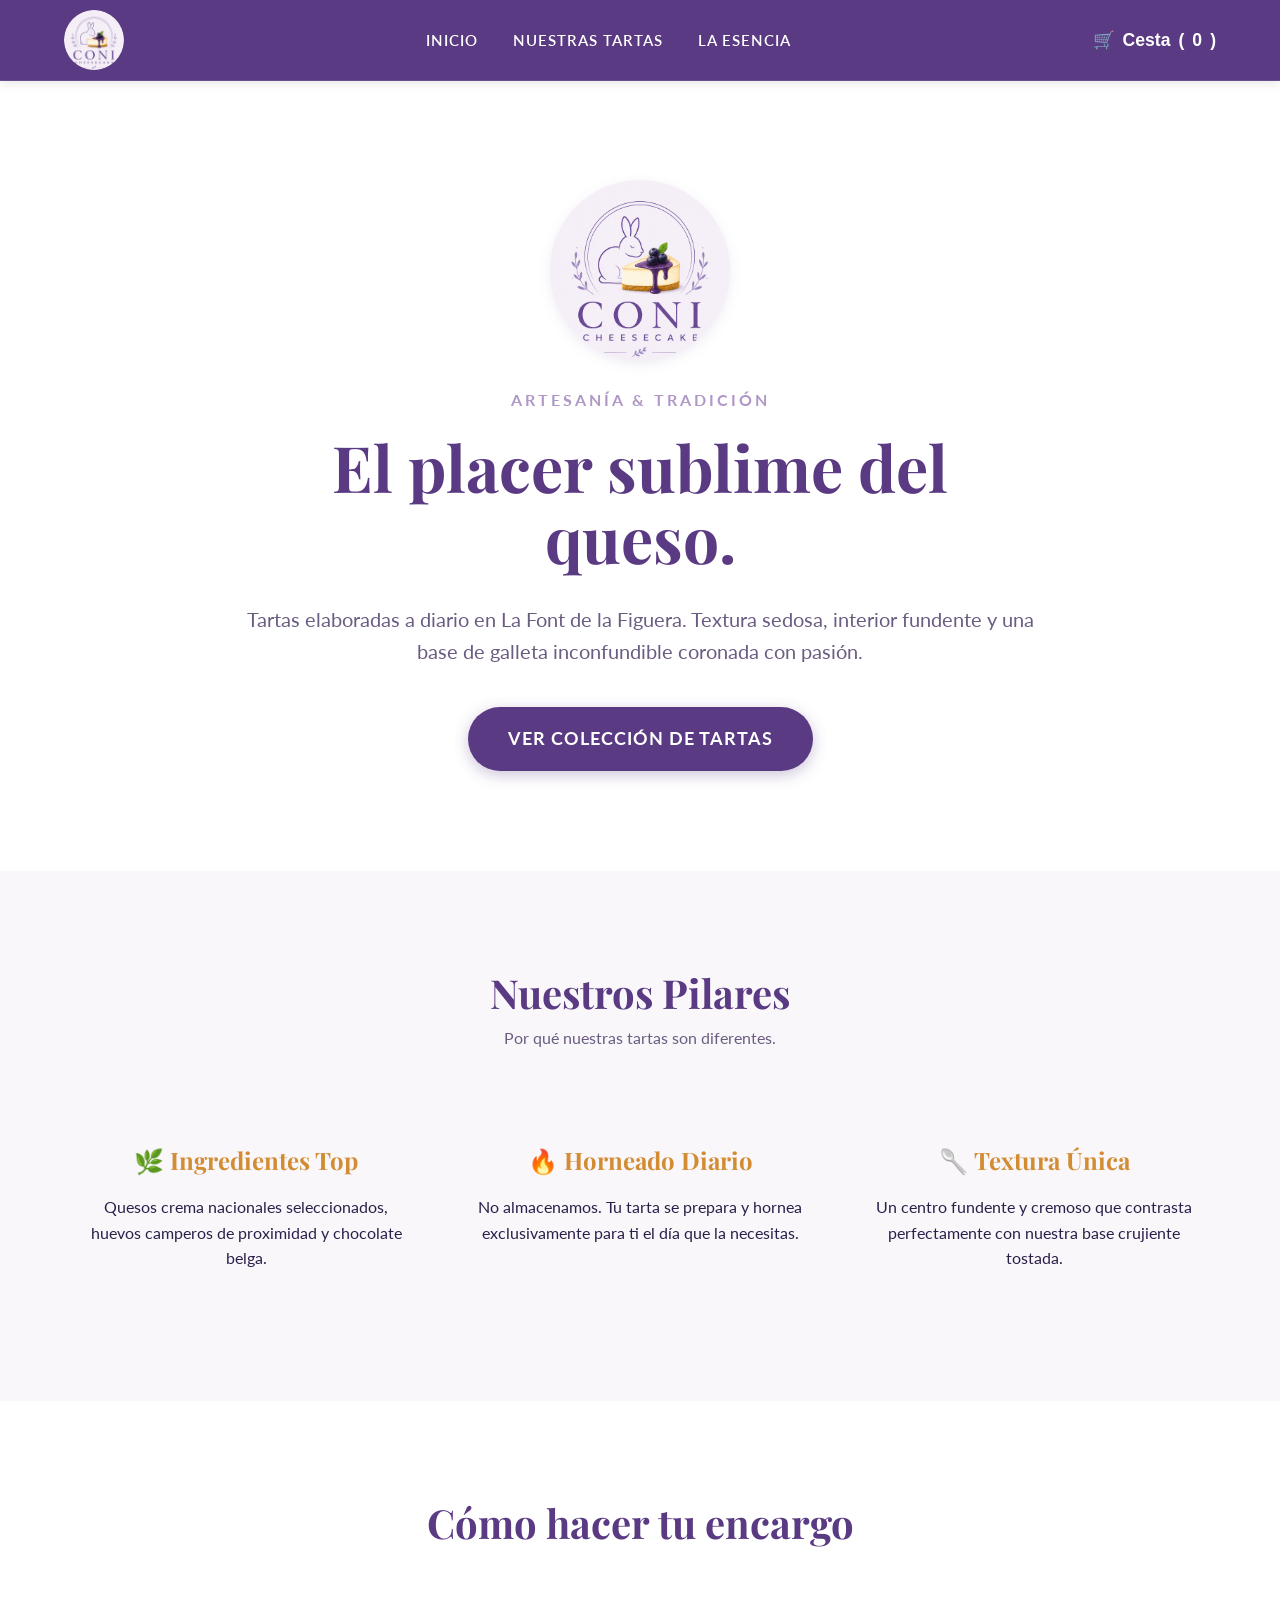
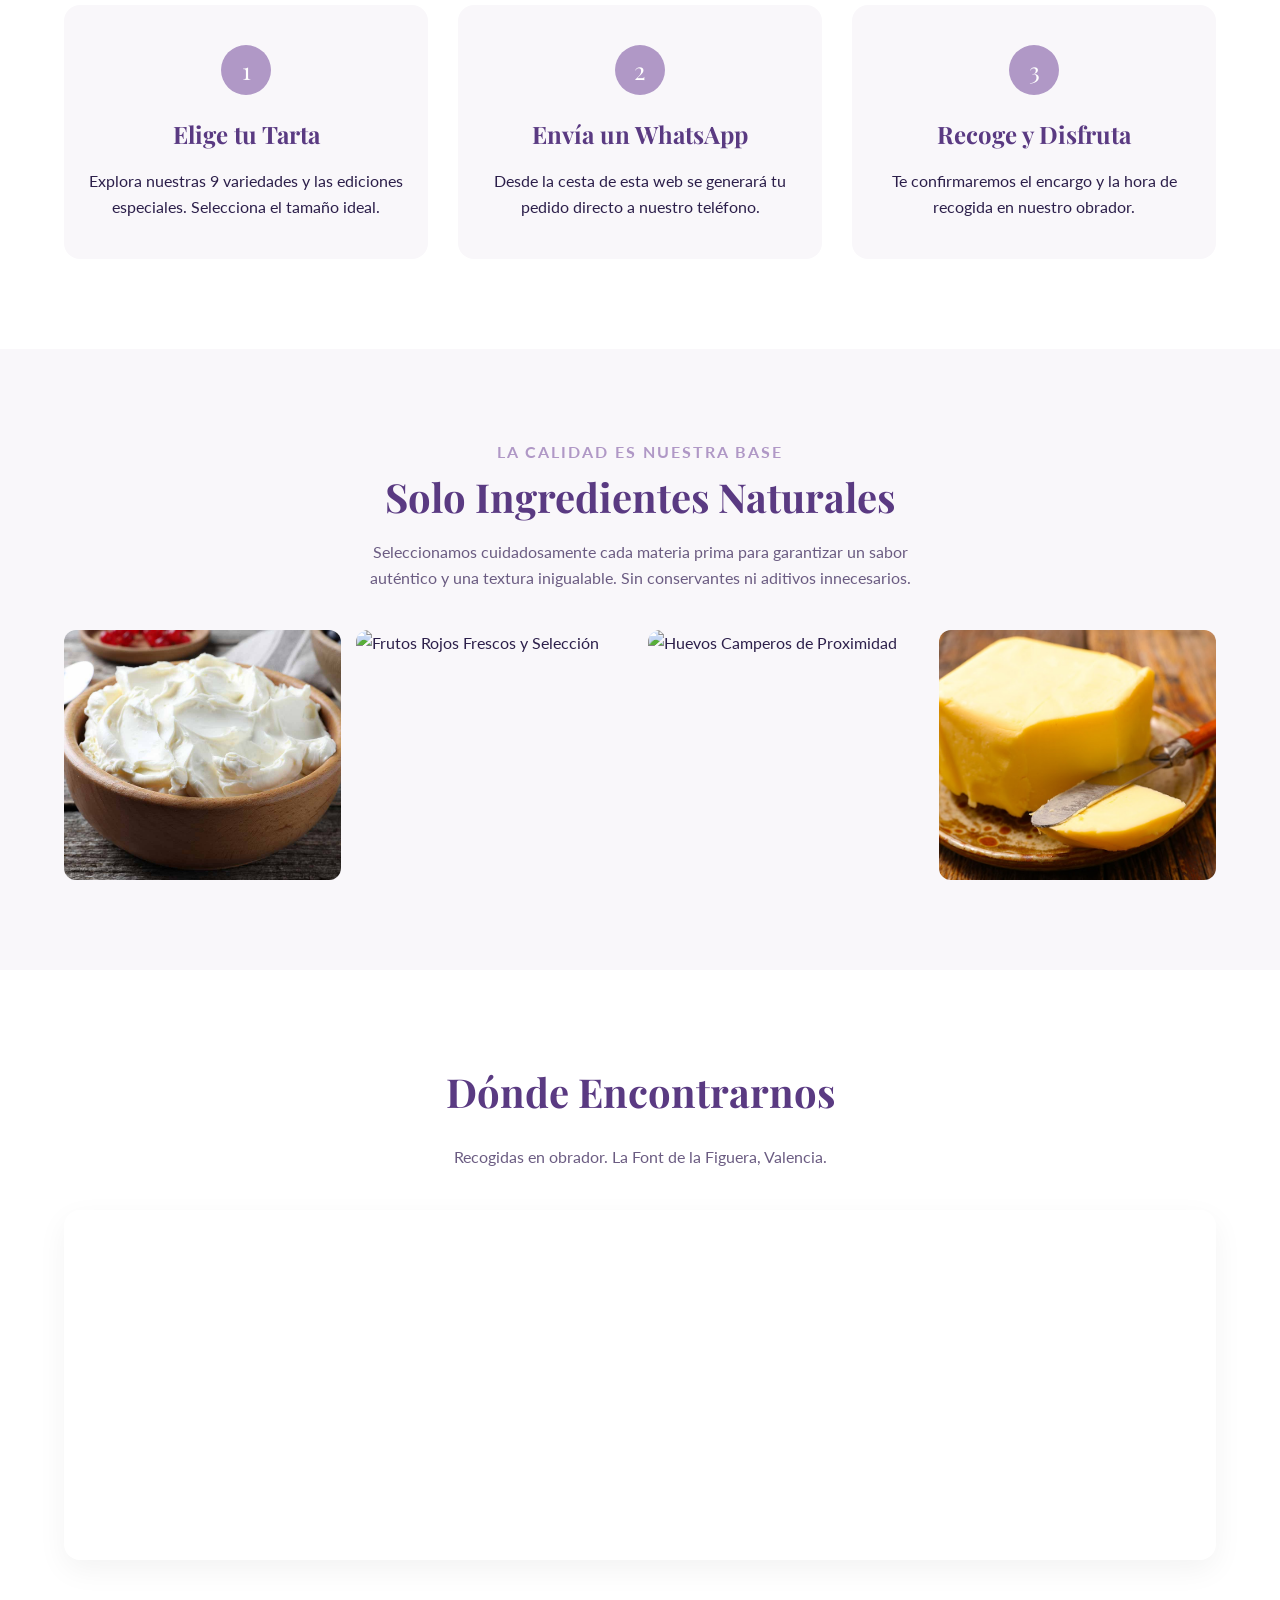
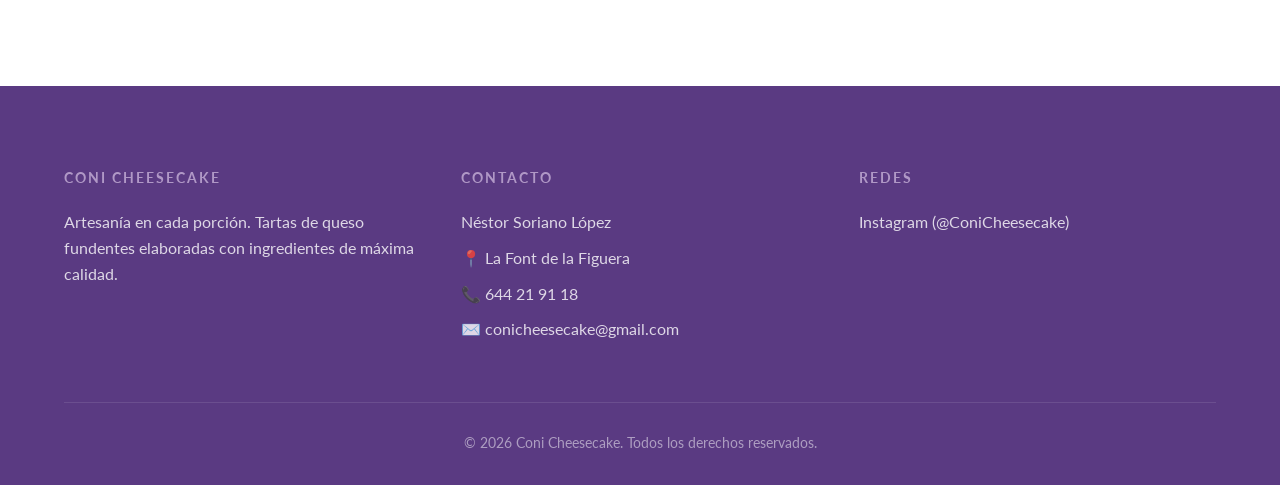
==== index.html @ 087b4078 "Add files via upload" ====
<!DOCTYPE html>
<html lang="es">
<head>
    <meta charset="UTF-8">
    <meta name="viewport" content="width=device-width, initial-scale=1.0">
    <title>Coni Cheesecake | Alta Repostería en La Font de la Figuera</title>
    
    <meta property="og:title" content="Coni Cheesecake | Alta Repostería">
    <meta property="og:description" content="Tartas de queso artesanales. Textura sedosa, interior fundente y base crujiente en La Font de la Figuera.">
    <meta property="og:image" content="publicitat_coni_cheesecake.png">
    <meta property="og:url" content="https://conicheesecake.com">
    <meta property="og:type" content="website">

    <link rel="icon" type="image/png" href="logo2.png">
    <link href="https://fonts.googleapis.com/css2?family=Lato:wght@300;400;700&family=Playfair+Display:ital,wght@0,600;0,700;1,600&display=swap" rel="stylesheet">
    <link rel="stylesheet" href="style.css">
</head>
<body>
    <nav>
        <div class="container nav-container">
            <button class="hamburger" onclick="toggleMobileMenu()">☰</button>
            <a href="index.html" class="logo">
                <img src="logo2.png" alt="Coni Cheesecake Logo" class="nav-logo">
            </a>
            <div class="nav-links" id="nav-links">
                <button class="close-menu" onclick="closeAllModals()">×</button>
                <a href="index.html">Inicio</a>
                <a href="tartas.html">Nuestras Tartas</a>
                <a href="nosotros.html">La Esencia</a>
            </div>
            <button class="cart-btn" onclick="toggleCart(true)">🛒 <span class="cart-text">Cesta</span> (<span id="cart-count">0</span>)</button>
        </div>
    </nav>

    <div id="cart-overlay" class="cart-overlay" onclick="closeAllModals()"></div>
    
    <div id="cart-sidebar" class="cart-sidebar">
        <div class="cart-header">
            <h3 style="color: var(--color-primary); font-size: 1.5rem;">Tu Pedido</h3>
            <button class="close-cart" onclick="toggleCart(false)">×</button>
        </div>
        <div id="cart-items-container" class="cart-items"></div>
        <div class="cart-footer">
            <div class="total-line"><span>Total estimado:</span> <span id="cart-total">0€</span></div>
            <button class="btn btn-primary w-100" onclick="sendToWhatsApp()">Pedir por WhatsApp</button>
            <p style="text-align: center; font-size: 0.8rem; color: var(--color-text-light); margin-top: 10px;">Pago en recogida. La Font de la Figuera.</p>
        </div>
    </div>

    <section class="section bg-white" style="padding: 100px 0;">
        <div class="container" style="text-align: center; max-width: 800px;">
            <img src="logo2.png" alt="Coni Cheesecake" class="hero-logo">
            <p style="text-transform: uppercase; letter-spacing: 3px; color: var(--color-secondary); margin-bottom: 20px; font-weight: 700;">Artesanía & Tradición</p>
            <h1 style="font-size: 4rem; line-height: 1.1; margin-bottom: 30px;">El placer sublime del queso.</h1>
            <p style="font-size: 1.25rem; margin-bottom: 40px; color: var(--color-text-light);">Tartas elaboradas a diario en La Font de la Figuera. Textura sedosa, interior fundente y una base de galleta inconfundible coronada con pasión.</p>
            <a href="tartas.html" class="btn btn-primary" style="padding: 18px 40px; font-size: 1.1rem;">Ver Colección de Tartas</a>
        </div>
    </section>

    <section class="section">
        <div class="container">
            <div class="text-center" style="margin-bottom: 50px;">
                <h2 style="font-size: 2.5rem;">Nuestros Pilares</h2>
                <p style="color: var(--color-text-light);">Por qué nuestras tartas son diferentes.</p>
            </div>
            <div class="steps-grid">
                <div class="step-card bg-white">
                    <h3 style="font-size: 1.5rem; margin-bottom: 15px; color: var(--color-accent);">🌿 Ingredientes Top</h3>
                    <p>Quesos crema nacionales seleccionados, huevos camperos de proximidad y chocolate belga.</p>
                </div>
                <div class="step-card bg-white">
                    <h3 style="font-size: 1.5rem; margin-bottom: 15px; color: var(--color-accent);">🔥 Horneado Diario</h3>
                    <p>No almacenamos. Tu tarta se prepara y hornea exclusivamente para ti el día que la necesitas.</p>
                </div>
                <div class="step-card bg-white">
                    <h3 style="font-size: 1.5rem; margin-bottom: 15px; color: var(--color-accent);">🥄 Textura Única</h3>
                    <p>Un centro fundente y cremoso que contrasta perfectamente con nuestra base crujiente tostada.</p>
                </div>
            </div>
        </div>
    </section>

    <section class="section bg-white">
        <div class="container">
            <h2 class="text-center" style="font-size: 2.5rem;">Cómo hacer tu encargo</h2>
            <div class="steps-grid">
                <div class="step-card">
                    <div class="step-number">1</div>
                    <h3 style="font-size: 1.5rem; margin-bottom: 15px;">Elige tu Tarta</h3>
                    <p>Explora nuestras 9 variedades y las ediciones especiales. Selecciona el tamaño ideal.</p>
                </div>
                <div class="step-card">
                    <div class="step-number">2</div>
                    <h3 style="font-size: 1.5rem; margin-bottom: 15px;">Envía un WhatsApp</h3>
                    <p>Desde la cesta de esta web se generará tu pedido directo a nuestro teléfono.</p>
                </div>
                <div class="step-card">
                    <div class="step-number">3</div>
                    <h3 style="font-size: 1.5rem; margin-bottom: 15px;">Recoge y Disfruta</h3>
                    <p>Te confirmaremos el encargo y la hora de recogida en nuestro obrador.</p>
                </div>
            </div>
        </div>
    </section>

    <section class="section">
        <div class="container">
            <div class="text-center">
                <p style="color: var(--color-secondary); font-weight: bold; letter-spacing: 2px; text-transform: uppercase;">La Calidad es Nuestra Base</p>
                <h2 style="font-size: 2.5rem; margin-bottom: 10px;">Solo Ingredientes Naturales</h2>
                <p style="max-width: 600px; margin: 0 auto 40px; color: var(--color-text-light);">Seleccionamos cuidadosamente cada materia prima para garantizar un sabor auténtico y una textura inigualable. Sin conservantes ni aditivos innecesarios.</p>
            </div>
            <div class="ig-grid">
                <img src="quesocrema.jpg" alt="Queso Crema Fresco y Natural">
                <img src="https://images.unsplash.com/photo-1601004890684-d8cbf643f5f2?auto=format&fit=crop&w=400" alt="Frutos Rojos Frescos y Selección">
                <img src="https://images.unsplash.com/photo-1516448620398-c5f44bf9f441?auto=format&fit=crop&w=400" alt="Huevos Camperos de Proximidad">
                <img src="Mantequilla.jpg" alt="mantequilla tostada para la base de galleta">
            </div>
        </div>
    </section>

    <section class="section bg-white" style="padding-bottom: 120px;">
        <div class="container text-center">
            <h2 style="font-size: 2.5rem; margin-bottom: 20px;">Dónde Encontrarnos</h2>
            <p style="margin-bottom: 40px; color: var(--color-text-light);">Recogidas en obrador. La Font de la Figuera, Valencia.</p>
            <div class="map-container">
                <iframe src="https://www.google.com/maps/embed?pb=!1m18!1m12!1m3!1d12354.717904323678!2d-0.887413665234375!3d38.8066539!2m3!1f0!2f0!3f0!3m2!1i1024!2i768!4f13.1!3m3!1m2!1s0xd61914902197607%3A0x402b1f3c3a44d00!2s46630%20La%20Font%20de%20la%20Figuera%2C%20Valencia!5e0!3m2!1ses!2ses!4v1716380000000!5m2!1ses!2ses" allowfullscreen="" loading="lazy" referrerpolicy="no-referrer-when-downgrade"></iframe>
            </div>
        </div>
    </section>

    <footer>
        <div class="container footer-grid">
            <div class="footer-col">
                <h4>Coni Cheesecake</h4>
                <p>Artesanía en cada porción. Tartas de queso fundentes elaboradas con ingredientes de máxima calidad.</p>
            </div>
            <div class="footer-col">
                <h4>Contacto</h4>
                <p>Néstor Soriano López</p>
                <p>📍 La Font de la Figuera</p>
                <p>📞 644 21 91 18</p>
                <p>✉️ conicheesecake@gmail.com</p>
            </div>
            <div class="footer-col">
                <h4>Redes</h4>
                <a href="https://instagram.com/ConiCheesecake" target="_blank">Instagram (@ConiCheesecake)</a>
            </div>
        </div>
        <div class="container footer-divider">
            <p>© 2026 Coni Cheesecake. Todos los derechos reservados.</p>
        </div>
    </footer>

    <script src="cart.js"></script>
</body>
</html>
---- style.css ----
/* =========================================
   Variables de Marca (Paleta Coni Cheesecake)
========================================= */
:root {
    --color-white: #FFFFFF;
    --color-bg-light: #F9F7FA;
    --color-primary: #5A3A82;
    --color-secondary: #B098C6;
    --color-accent: #D28C33;
    --color-text-dark: #2C1F4A;
    --color-text-light: #6B5C82;
    --font-heading: 'Playfair Display', serif;
    --font-body: 'Lato', sans-serif;
}

* { margin: 0; padding: 0; box-sizing: border-box; }
body { font-family: var(--font-body); color: var(--color-text-dark); background-color: var(--color-bg-light); line-height: 1.6; padding-top: 80px;}
.container { width: 90%; max-width: 1200px; margin: 0 auto; }
.section { padding: 90px 0; }
.bg-white { background-color: var(--color-white); }
.text-center { text-align: center; }

/* Tipografía y Logos */
h1, h2, h3, .logo-text { font-family: var(--font-heading); color: var(--color-primary); font-weight: 700; }
.nav-logo { height: 60px; width: auto; display: block; border-radius: 50%; }
.hero-logo { height: 180px; width: auto; margin-bottom: 20px; filter: drop-shadow(0 4px 6px rgba(90, 58, 130, 0.1)); border-radius: 50%; }

/* Botones y Formularios */
.btn { display: inline-block; padding: 14px 28px; font-family: var(--font-body); font-weight: 700; text-transform: uppercase; letter-spacing: 1px; cursor: pointer; border-radius: 50px; border: none; transition: all 0.3s ease; text-decoration: none; text-align: center; font-size: 0.9rem;}
.btn-primary { background-color: var(--color-primary); color: var(--color-white); box-shadow: 0 4px 15px rgba(90, 58, 130, 0.3); }
.btn-primary:hover { background-color: #422960; transform: translateY(-2px); }
.btn-outline { background-color: transparent; border: 2px solid var(--color-primary); color: var(--color-primary); }
.btn-outline:hover { background-color: var(--color-primary); color: var(--color-white); }
.w-100 { width: 100%; }
.size-selector { width: 100%; padding: 12px; margin: 15px 0; border: 1px solid var(--color-secondary); border-radius: 8px; font-family: var(--font-body); color: var(--color-text-dark); background-color: var(--color-white); outline: none; cursor: pointer; }
.size-selector:focus { border-color: var(--color-primary); }

/* Navegación (Morada) */
nav { position: fixed; top: 0; width: 100%; padding: 10px 0; background-color: var(--color-primary); z-index: 2000; border-bottom: 1px solid rgba(255, 255, 255, 0.1); transition: all 0.3s; box-shadow: 0 2px 10px rgba(0,0,0,0.1);}
.nav-container { display: flex; justify-content: space-between; align-items: center; }
.logo { display: flex; align-items: center; text-decoration: none; }
.nav-links { display: flex; gap: 35px; align-items: center; }
.nav-links a { text-decoration: none; color: var(--color-white); font-weight: 600; font-size: 0.95rem; text-transform: uppercase; letter-spacing: 1px; transition: color 0.3s; }
.nav-links a:hover { color: var(--color-accent); }

/* Controles de Cesta y Animación */
.cart-btn { background: none; border: none; font-weight: 700; cursor: pointer; color: var(--color-white); font-size: 1.1rem; display: flex; align-items: center; gap: 8px; transition: color 0.3s;}
.cart-btn:hover { color: var(--color-accent); }
@keyframes cartBounce { 0% { transform: scale(1); } 50% { transform: scale(1.3); color: var(--color-accent); } 100% { transform: scale(1); } }
.cart-bounce { animation: cartBounce 0.4s ease; }
.quantity-controls { display: flex; align-items: center; gap: 8px; border: 1px solid var(--color-secondary); border-radius: 6px; overflow: hidden; background: var(--color-white); }
.quantity-controls button { background: var(--color-bg-light); border: none; padding: 4px 12px; cursor: pointer; color: var(--color-primary); font-weight: bold; font-size: 1.1rem; transition: background 0.2s; }
.quantity-controls button:hover { background: var(--color-secondary); color: var(--color-white); }
.quantity-controls span { font-weight: bold; font-size: 0.95rem; min-width: 20px; text-align: center; color: var(--color-text-dark); }

/* Botones para Menú Móvil */
.hamburger { display: none; background: none; border: none; font-size: 2.2rem; color: var(--color-white); cursor: pointer; transition: color 0.3s; }
.hamburger:hover { color: var(--color-accent); }
.close-menu { display: none; background: none; border: none; font-size: 3rem; color: var(--color-white); cursor: pointer; position: absolute; top: 10px; right: 20px; }
.cart-text { display: inline; }

/* Etiquetas, Alérgenos, Mapas e IG */
.bestseller-badge { position: absolute; top: -15px; left: 50%; transform: translateX(-50%); background: var(--color-accent); color: var(--color-white); padding: 5px 16px; border-radius: 20px; font-size: 0.75rem; font-weight: bold; text-transform: uppercase; z-index: 10; box-shadow: 0 4px 10px rgba(210, 140, 51, 0.4); white-space: nowrap;}
.allergen-icons { display: flex; gap: 8px; justify-content: center; margin-bottom: 12px; }
.allergen-icons img { width: 22px; height: 22px; opacity: 0.5; filter: grayscale(100%); transition: all 0.3s ease; }
.allergen-icons img:hover { opacity: 1; filter: grayscale(0%); transform: scale(1.1); }
.ig-grid { display: grid; grid-template-columns: repeat(4, 1fr); gap: 15px; margin-top: 40px; }
.ig-grid img { width: 100%; height: 250px; object-fit: cover; border-radius: 12px; transition: transform 0.4s; cursor: pointer;}
.ig-grid img:hover { transform: scale(1.03); }
.map-container iframe { width: 100%; height: 350px; border-radius: 16px; border: none; box-shadow: 0 10px 30px rgba(0,0,0,0.05); }

/* Menú Grid Normal */
.menu-grid { display: grid; grid-template-columns: repeat(auto-fit, minmax(300px, 1fr)); gap: 40px; margin-top: 50px;}
.product-card { position: relative; background: var(--color-white); border-radius: 16px; overflow: visible; box-shadow: 0 10px 30px rgba(0,0,0,0.04); transition: transform 0.4s ease, box-shadow 0.4s ease; border: 1px solid rgba(176, 152, 198, 0.1); }
.product-card:hover { transform: translateY(-10px); box-shadow: 0 15px 40px rgba(90, 58, 130, 0.1); }
.product-card > img { width: 100%; height: 280px; object-fit: cover; border-top-left-radius: 16px; border-top-right-radius: 16px; }
.card-content { padding: 30px; text-align: center; }
.card-content h3 { font-size: 1.5rem; margin-bottom: 5px; }
.card-content p.desc { color: var(--color-text-light); font-size: 0.95rem; margin-bottom: 15px; min-height: 45px; }

/* Menú Grid Especiales */
.specials-grid { display: grid; grid-template-columns: 1fr 1fr; gap: 30px; margin-bottom: 80px; }
.special-cake-col { background: linear-gradient(135deg, var(--color-primary) 0%, #3D245A 100%); color: var(--color-white); border-radius: 20px; overflow: hidden; box-shadow: 0 20px 40px rgba(90, 58, 130, 0.2); display: flex; flex-direction: column; }
.special-cake-col > img { width: 100%; height: 250px; object-fit: cover; }
.special-cake-col .special-content { padding: 40px; display: flex; flex-direction: column; flex-grow: 1;}
.special-content h3 { color: var(--color-white); font-size: 2rem; margin-bottom: 10px; }
.badge { background: var(--color-accent); color: var(--color-white); padding: 6px 16px; border-radius: 30px; font-size: 0.8rem; font-weight: 700; text-transform: uppercase; letter-spacing: 1px; display: inline-block; margin-bottom: 20px; align-self: flex-start;}

/* Secciones Informativas */
.steps-grid { display: grid; grid-template-columns: repeat(3, 1fr); gap: 30px; margin-top: 50px; }
.step-card { text-align: center; padding: 40px 20px; background: var(--color-bg-light); border-radius: 16px; }
.step-number { width: 50px; height: 50px; background: var(--color-secondary); color: white; border-radius: 50%; display: flex; align-items: center; justify-content: center; font-size: 1.5rem; font-family: var(--font-heading); margin: 0 auto 20px; }
.testimonial-card { background: var(--color-bg-light); padding: 40px 30px; border-radius: 16px; position: relative; border: 1px solid rgba(176, 152, 198, 0.2); }
.testimonial-card::before { content: '"'; font-size: 5rem; color: var(--color-secondary); opacity: 0.2; position: absolute; top: 10px; left: 20px; font-family: var(--font-heading); line-height: 1;}
.testimonial-text { font-style: italic; font-size: 1.1rem; margin-bottom: 20px; position: relative; z-index: 1;}
.testimonial-author { font-weight: 700; color: var(--color-primary); }
.faq-container { max-width: 800px; margin: 50px auto 0; }
.faq-item { background: var(--color-white); margin-bottom: 15px; border-radius: 8px; border: 1px solid rgba(176, 152, 198, 0.2); overflow: hidden; }
.faq-question { padding: 20px; font-weight: 700; font-family: var(--font-heading); font-size: 1.2rem; cursor: pointer; display: flex; justify-content: space-between; color: var(--color-primary); }
.faq-answer { padding: 0 20px 20px; color: var(--color-text-light); display: none; line-height: 1.7; }
.profile-grid { display: grid; grid-template-columns: 1fr 1fr; gap: 50px; align-items: center; margin-top: 50px; }
.profile-img { width: 100%; border-radius: 20px; box-shadow: 0 15px 40px rgba(90, 58, 130, 0.15); }

/* Cesta Lateral y Overlay */
.cart-overlay { position: fixed; top: 0; left: 0; width: 100%; height: 100vh; background: rgba(44, 31, 74, 0.4); backdrop-filter: blur(3px); z-index: 1990; opacity: 0; visibility: hidden; transition: all 0.3s ease; }
.cart-overlay.show { opacity: 1; visibility: visible; }
.cart-sidebar { position: fixed; top: 0; right: -450px; width: 400px; max-width: 100%; height: 100vh; background: var(--color-white); box-shadow: -10px 0 30px rgba(0,0,0,0.1); transition: right 0.4s cubic-bezier(0.25, 0.8, 0.25, 1); z-index: 2010; display: flex; flex-direction: column; }
.cart-sidebar.open { right: 0; }
.cart-header { padding: 25px; border-bottom: 1px solid var(--color-bg-light); display: flex; justify-content: space-between; align-items: center; }
.cart-items { padding: 25px; flex-grow: 1; overflow-y: auto; }
.cart-item { display: flex; justify-content: space-between; align-items: center; margin-bottom: 20px; padding-bottom: 15px; border-bottom: 1px solid var(--color-bg-light); }
.cart-item-info h4 { font-family: var(--font-body); font-size: 1.1rem; color: var(--color-primary); }
.cart-item-info small { color: var(--color-text-light); }
.cart-footer { padding: 25px; border-top: 1px solid var(--color-bg-light); background: var(--color-bg-light); }
.total-line { display: flex; justify-content: space-between; font-size: 1.4rem; font-family: var(--font-heading); font-weight: 700; color: var(--color-primary); margin-bottom: 20px; }
.close-cart { background: none; border: none; font-size: 2rem; color: var(--color-text-light); cursor: pointer; transition: color 0.3s; }
.close-cart:hover { color: var(--color-primary); }

/* Footer */
footer { background-color: var(--color-primary); color: var(--color-white); padding: 80px 0 30px; text-align: center;}
.footer-grid { display: grid; grid-template-columns: repeat(3, 1fr); gap: 40px; margin-bottom: 50px; text-align: left; }
.footer-col h4 { color: var(--color-secondary); font-family: var(--font-body); text-transform: uppercase; letter-spacing: 2px; margin-bottom: 20px; font-size: 0.9rem; }
.footer-col p, .footer-col a { color: rgba(255,255,255,0.8); text-decoration: none; margin-bottom: 10px; display: block; }
.footer-divider { border-top: 1px solid rgba(255,255,255,0.1); padding-top: 30px; font-size: 0.85rem; color: rgba(255,255,255,0.5); }

/* =========================================
   MEDIA QUERIES (OPTIMIZACIÓN MÓVIL)
========================================= */
@media (max-width: 768px) {
    .specials-grid { grid-template-columns: 1fr; }
    .profile-grid { grid-template-columns: 1fr; }
    .steps-grid, .footer-grid { grid-template-columns: 1fr; text-align: center; gap: 30px;}
    .ig-grid { grid-template-columns: 1fr 1fr; } 
    
    .hamburger { display: block; }
    .cart-text { display: none; }
    
    /* Menú Móvil en Morado */
    .nav-links { 
        position: fixed; top: 0; left: -100%; width: 280px; height: 100vh; 
        background-color: var(--color-primary); 
        flex-direction: column; 
        align-items: flex-start; padding: 100px 40px; gap: 40px; 
        box-shadow: 2px 0 15px rgba(0,0,0,0.5); transition: left 0.3s cubic-bezier(0.25, 0.8, 0.25, 1); 
        z-index: 2001; 
    }
    .nav-links.open { left: 0; }
    .close-menu { display: block; }
    .nav-links a { display: block; font-size: 1.3rem; }
    
    h1 { font-size: 2.8rem !important; }
    h2 { font-size: 2.2rem !important; }
    .hero-logo { height: 140px; }
    .section { padding: 60px 0; }
}
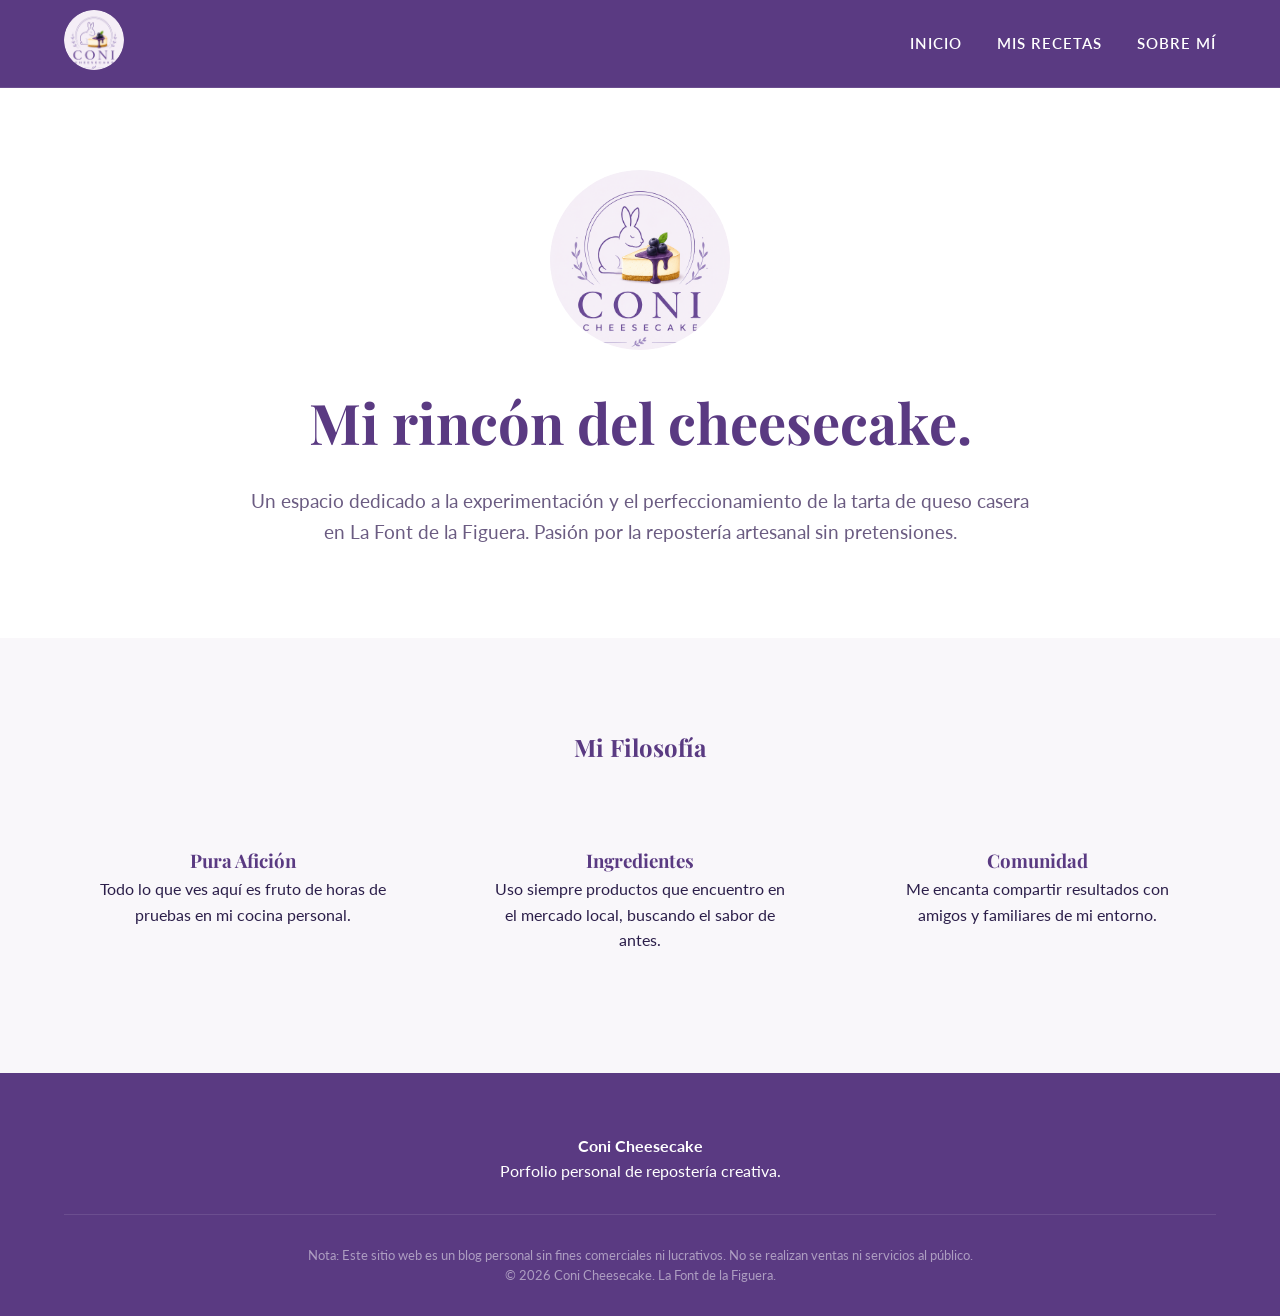
==== commit 1656078c: "Add files via upload" ====
--- a/index.html
+++ b/index.html
@@ -3,155 +3,67 @@
 <head>
     <meta charset="UTF-8">
     <meta name="viewport" content="width=device-width, initial-scale=1.0">
-    <title>Coni Cheesecake | Alta Repostería en La Font de la Figuera</title>
-    
-    <meta property="og:title" content="Coni Cheesecake | Alta Repostería">
-    <meta property="og:description" content="Tartas de queso artesanales. Textura sedosa, interior fundente y base crujiente en La Font de la Figuera.">
-    <meta property="og:image" content="publicitat_coni_cheesecake.png">
-    <meta property="og:url" content="https://conicheesecake.com">
-    <meta property="og:type" content="website">
-
+    <title>Coni Cheesecake | Pasión por la Repostería Casera</title>
     <link rel="icon" type="image/png" href="logo2.png">
-    <link href="https://fonts.googleapis.com/css2?family=Lato:wght@300;400;700&family=Playfair+Display:ital,wght@0,600;0,700;1,600&display=swap" rel="stylesheet">
+    <link href="https://fonts.googleapis.com/css2?family=Lato:wght@300;400;700&family=Playfair+Display:wght@600;700&display=swap" rel="stylesheet">
     <link rel="stylesheet" href="style.css">
 </head>
 <body>
     <nav>
         <div class="container nav-container">
-            <button class="hamburger" onclick="toggleMobileMenu()">☰</button>
+            <button class="hamburger" onclick="toggleMenu()">☰</button>
             <a href="index.html" class="logo">
-                <img src="logo2.png" alt="Coni Cheesecake Logo" class="nav-logo">
+                <img src="logo2.png" alt="Coni Logo" class="nav-logo">
             </a>
             <div class="nav-links" id="nav-links">
-                <button class="close-menu" onclick="closeAllModals()">×</button>
+                <button class="close-menu" onclick="toggleMenu()">×</button>
                 <a href="index.html">Inicio</a>
-                <a href="tartas.html">Nuestras Tartas</a>
-                <a href="nosotros.html">La Esencia</a>
+                <a href="tartas.html">Mis Recetas</a>
+                <a href="nosotros.html">Sobre mí</a>
             </div>
-            <button class="cart-btn" onclick="toggleCart(true)">🛒 <span class="cart-text">Cesta</span> (<span id="cart-count">0</span>)</button>
         </div>
     </nav>
 
-    <div id="cart-overlay" class="cart-overlay" onclick="closeAllModals()"></div>
-    
-    <div id="cart-sidebar" class="cart-sidebar">
-        <div class="cart-header">
-            <h3 style="color: var(--color-primary); font-size: 1.5rem;">Tu Pedido</h3>
-            <button class="close-cart" onclick="toggleCart(false)">×</button>
-        </div>
-        <div id="cart-items-container" class="cart-items"></div>
-        <div class="cart-footer">
-            <div class="total-line"><span>Total estimado:</span> <span id="cart-total">0€</span></div>
-            <button class="btn btn-primary w-100" onclick="sendToWhatsApp()">Pedir por WhatsApp</button>
-            <p style="text-align: center; font-size: 0.8rem; color: var(--color-text-light); margin-top: 10px;">Pago en recogida. La Font de la Figuera.</p>
-        </div>
-    </div>
-
-    <section class="section bg-white" style="padding: 100px 0;">
+    <section class="section bg-white">
         <div class="container" style="text-align: center; max-width: 800px;">
-            <img src="logo2.png" alt="Coni Cheesecake" class="hero-logo">
-            <p style="text-transform: uppercase; letter-spacing: 3px; color: var(--color-secondary); margin-bottom: 20px; font-weight: 700;">Artesanía & Tradición</p>
-            <h1 style="font-size: 4rem; line-height: 1.1; margin-bottom: 30px;">El placer sublime del queso.</h1>
-            <p style="font-size: 1.25rem; margin-bottom: 40px; color: var(--color-text-light);">Tartas elaboradas a diario en La Font de la Figuera. Textura sedosa, interior fundente y una base de galleta inconfundible coronada con pasión.</p>
-            <a href="tartas.html" class="btn btn-primary" style="padding: 18px 40px; font-size: 1.1rem;">Ver Colección de Tartas</a>
+            <img src="logo2.png" alt="Coni Logo" class="hero-logo">
+            <h1 style="font-size: 3.5rem; margin-bottom: 20px;">Mi rincón del cheesecake.</h1>
+            <p style="font-size: 1.2rem; color: var(--color-text-light);">Un espacio dedicado a la experimentación y el perfeccionamiento de la tarta de queso casera en La Font de la Figuera. Pasión por la repostería artesanal sin pretensiones.</p>
         </div>
     </section>
 
     <section class="section">
-        <div class="container">
-            <div class="text-center" style="margin-bottom: 50px;">
-                <h2 style="font-size: 2.5rem;">Nuestros Pilares</h2>
-                <p style="color: var(--color-text-light);">Por qué nuestras tartas son diferentes.</p>
-            </div>
-            <div class="steps-grid">
-                <div class="step-card bg-white">
-                    <h3 style="font-size: 1.5rem; margin-bottom: 15px; color: var(--color-accent);">🌿 Ingredientes Top</h3>
-                    <p>Quesos crema nacionales seleccionados, huevos camperos de proximidad y chocolate belga.</p>
+        <div class="container text-center">
+            <h2 style="margin-bottom: 40px;">Mi Filosofía</h2>
+            <div class="menu-grid">
+                <div class="card-content">
+                    <h3>Pura Afición</h3>
+                    <p>Todo lo que ves aquí es fruto de horas de pruebas en mi cocina personal.</p>
                 </div>
-                <div class="step-card bg-white">
-                    <h3 style="font-size: 1.5rem; margin-bottom: 15px; color: var(--color-accent);">🔥 Horneado Diario</h3>
-                    <p>No almacenamos. Tu tarta se prepara y hornea exclusivamente para ti el día que la necesitas.</p>
+                <div class="card-content">
+                    <h3>Ingredientes</h3>
+                    <p>Uso siempre productos que encuentro en el mercado local, buscando el sabor de antes.</p>
                 </div>
-                <div class="step-card bg-white">
-                    <h3 style="font-size: 1.5rem; margin-bottom: 15px; color: var(--color-accent);">🥄 Textura Única</h3>
-                    <p>Un centro fundente y cremoso que contrasta perfectamente con nuestra base crujiente tostada.</p>
+                <div class="card-content">
+                    <h3>Comunidad</h3>
+                    <p>Me encanta compartir resultados con amigos y familiares de mi entorno.</p>
                 </div>
             </div>
         </div>
     </section>
 
-    <section class="section bg-white">
+    <footer>
         <div class="container">
-            <h2 class="text-center" style="font-size: 2.5rem;">Cómo hacer tu encargo</h2>
-            <div class="steps-grid">
-                <div class="step-card">
-                    <div class="step-number">1</div>
-                    <h3 style="font-size: 1.5rem; margin-bottom: 15px;">Elige tu Tarta</h3>
-                    <p>Explora nuestras 9 variedades y las ediciones especiales. Selecciona el tamaño ideal.</p>
-                </div>
-                <div class="step-card">
-                    <div class="step-number">2</div>
-                    <h3 style="font-size: 1.5rem; margin-bottom: 15px;">Envía un WhatsApp</h3>
-                    <p>Desde la cesta de esta web se generará tu pedido directo a nuestro teléfono.</p>
-                </div>
-                <div class="step-card">
-                    <div class="step-number">3</div>
-                    <h3 style="font-size: 1.5rem; margin-bottom: 15px;">Recoge y Disfruta</h3>
-                    <p>Te confirmaremos el encargo y la hora de recogida en nuestro obrador.</p>
-                </div>
+            <h4>Coni Cheesecake</h4>
+            <p>Porfolio personal de repostería creativa.</p>
+            <div class="footer-divider">
+                <p>Nota: Este sitio web es un blog personal sin fines comerciales ni lucrativos. No se realizan ventas ni servicios al público.</p>
+                <p>&copy; 2026 Coni Cheesecake. La Font de la Figuera.</p>
             </div>
         </div>
-    </section>
-
-    <section class="section">
-        <div class="container">
-            <div class="text-center">
-                <p style="color: var(--color-secondary); font-weight: bold; letter-spacing: 2px; text-transform: uppercase;">La Calidad es Nuestra Base</p>
-                <h2 style="font-size: 2.5rem; margin-bottom: 10px;">Solo Ingredientes Naturales</h2>
-                <p style="max-width: 600px; margin: 0 auto 40px; color: var(--color-text-light);">Seleccionamos cuidadosamente cada materia prima para garantizar un sabor auténtico y una textura inigualable. Sin conservantes ni aditivos innecesarios.</p>
-            </div>
-            <div class="ig-grid">
-                <img src="quesocrema.jpg" alt="Queso Crema Fresco y Natural">
-                <img src="https://images.unsplash.com/photo-1601004890684-d8cbf643f5f2?auto=format&fit=crop&w=400" alt="Frutos Rojos Frescos y Selección">
-                <img src="https://images.unsplash.com/photo-1516448620398-c5f44bf9f441?auto=format&fit=crop&w=400" alt="Huevos Camperos de Proximidad">
-                <img src="Mantequilla.jpg" alt="mantequilla tostada para la base de galleta">
-            </div>
-        </div>
-    </section>
-
-    <section class="section bg-white" style="padding-bottom: 120px;">
-        <div class="container text-center">
-            <h2 style="font-size: 2.5rem; margin-bottom: 20px;">Dónde Encontrarnos</h2>
-            <p style="margin-bottom: 40px; color: var(--color-text-light);">Recogidas en obrador. La Font de la Figuera, Valencia.</p>
-            <div class="map-container">
-                <iframe src="https://www.google.com/maps/embed?pb=!1m18!1m12!1m3!1d12354.717904323678!2d-0.887413665234375!3d38.8066539!2m3!1f0!2f0!3f0!3m2!1i1024!2i768!4f13.1!3m3!1m2!1s0xd61914902197607%3A0x402b1f3c3a44d00!2s46630%20La%20Font%20de%20la%20Figuera%2C%20Valencia!5e0!3m2!1ses!2ses!4v1716380000000!5m2!1ses!2ses" allowfullscreen="" loading="lazy" referrerpolicy="no-referrer-when-downgrade"></iframe>
-            </div>
-        </div>
-    </section>
-
-    <footer>
-        <div class="container footer-grid">
-            <div class="footer-col">
-                <h4>Coni Cheesecake</h4>
-                <p>Artesanía en cada porción. Tartas de queso fundentes elaboradas con ingredientes de máxima calidad.</p>
-            </div>
-            <div class="footer-col">
-                <h4>Contacto</h4>
-                <p>Néstor Soriano López</p>
-                <p>📍 La Font de la Figuera</p>
-                <p>📞 644 21 91 18</p>
-                <p>✉️ conicheesecake@gmail.com</p>
-            </div>
-            <div class="footer-col">
-                <h4>Redes</h4>
-                <a href="https://instagram.com/ConiCheesecake" target="_blank">Instagram (@ConiCheesecake)</a>
-            </div>
-        </div>
-        <div class="container footer-divider">
-            <p>© 2026 Coni Cheesecake. Todos los derechos reservados.</p>
-        </div>
     </footer>
-
-    <script src="cart.js"></script>
+    <script>
+        function toggleMenu() { document.getElementById('nav-links').classList.toggle('open'); }
+    </script>
 </body>
 </html>
--- a/style.css
+++ b/style.css
@@ -1,6 +1,3 @@
-/* =========================================
-   Variables de Marca (Paleta Coni Cheesecake)
-========================================= */
 :root {
     --color-white: #FFFFFF;
     --color-bg-light: #F9F7FA;
@@ -20,136 +17,40 @@
 .bg-white { background-color: var(--color-white); }
 .text-center { text-align: center; }
 
-/* Tipografía y Logos */
-h1, h2, h3, .logo-text { font-family: var(--font-heading); color: var(--color-primary); font-weight: 700; }
-.nav-logo { height: 60px; width: auto; display: block; border-radius: 50%; }
-.hero-logo { height: 180px; width: auto; margin-bottom: 20px; filter: drop-shadow(0 4px 6px rgba(90, 58, 130, 0.1)); border-radius: 50%; }
+h1, h2, h3 { font-family: var(--font-heading); color: var(--color-primary); font-weight: 700; }
+.nav-logo { height: 60px; width: auto; border-radius: 50%; }
+.hero-logo { height: 180px; width: auto; margin-bottom: 20px; border-radius: 50%; }
 
-/* Botones y Formularios */
-.btn { display: inline-block; padding: 14px 28px; font-family: var(--font-body); font-weight: 700; text-transform: uppercase; letter-spacing: 1px; cursor: pointer; border-radius: 50px; border: none; transition: all 0.3s ease; text-decoration: none; text-align: center; font-size: 0.9rem;}
-.btn-primary { background-color: var(--color-primary); color: var(--color-white); box-shadow: 0 4px 15px rgba(90, 58, 130, 0.3); }
-.btn-primary:hover { background-color: #422960; transform: translateY(-2px); }
-.btn-outline { background-color: transparent; border: 2px solid var(--color-primary); color: var(--color-primary); }
-.btn-outline:hover { background-color: var(--color-primary); color: var(--color-white); }
-.w-100 { width: 100%; }
-.size-selector { width: 100%; padding: 12px; margin: 15px 0; border: 1px solid var(--color-secondary); border-radius: 8px; font-family: var(--font-body); color: var(--color-text-dark); background-color: var(--color-white); outline: none; cursor: pointer; }
-.size-selector:focus { border-color: var(--color-primary); }
+nav { position: fixed; top: 0; width: 100%; padding: 10px 0; background-color: var(--color-primary); z-index: 2000; border-bottom: 1px solid rgba(255, 255, 255, 0.1); }
+.nav-container { display: flex; justify-content: space-between; align-items: center; }
+.nav-links { display: flex; gap: 35px; align-items: center; }
+.nav-links a { text-decoration: none; color: var(--color-white); font-weight: 600; font-size: 0.95rem; text-transform: uppercase; letter-spacing: 1px; }
 
-/* Navegación (Morada) */
-nav { position: fixed; top: 0; width: 100%; padding: 10px 0; background-color: var(--color-primary); z-index: 2000; border-bottom: 1px solid rgba(255, 255, 255, 0.1); transition: all 0.3s; box-shadow: 0 2px 10px rgba(0,0,0,0.1);}
-.nav-container { display: flex; justify-content: space-between; align-items: center; }
-.logo { display: flex; align-items: center; text-decoration: none; }
-.nav-links { display: flex; gap: 35px; align-items: center; }
-.nav-links a { text-decoration: none; color: var(--color-white); font-weight: 600; font-size: 0.95rem; text-transform: uppercase; letter-spacing: 1px; transition: color 0.3s; }
-.nav-links a:hover { color: var(--color-accent); }
+.hamburger { display: none; background: none; border: none; font-size: 2.2rem; color: var(--color-white); cursor: pointer; }
+.close-menu { display: none; background: none; border: none; font-size: 3rem; color: var(--color-white); cursor: pointer; position: absolute; top: 10px; right: 20px; }
 
-/* Controles de Cesta y Animación */
-.cart-btn { background: none; border: none; font-weight: 700; cursor: pointer; color: var(--color-white); font-size: 1.1rem; display: flex; align-items: center; gap: 8px; transition: color 0.3s;}
-.cart-btn:hover { color: var(--color-accent); }
-@keyframes cartBounce { 0% { transform: scale(1); } 50% { transform: scale(1.3); color: var(--color-accent); } 100% { transform: scale(1); } }
-.cart-bounce { animation: cartBounce 0.4s ease; }
-.quantity-controls { display: flex; align-items: center; gap: 8px; border: 1px solid var(--color-secondary); border-radius: 6px; overflow: hidden; background: var(--color-white); }
-.quantity-controls button { background: var(--color-bg-light); border: none; padding: 4px 12px; cursor: pointer; color: var(--color-primary); font-weight: bold; font-size: 1.1rem; transition: background 0.2s; }
-.quantity-controls button:hover { background: var(--color-secondary); color: var(--color-white); }
-.quantity-controls span { font-weight: bold; font-size: 0.95rem; min-width: 20px; text-align: center; color: var(--color-text-dark); }
+.menu-grid { display: grid; grid-template-columns: repeat(auto-fit, minmax(300px, 1fr)); gap: 40px; margin-top: 50px;}
+.product-card { background: var(--color-white); border-radius: 16px; overflow: hidden; box-shadow: 0 10px 30px rgba(0,0,0,0.04); border: 1px solid rgba(176, 152, 198, 0.1); }
+.product-card img { width: 100%; height: 280px; object-fit: cover; }
+.card-content { padding: 30px; text-align: center; }
 
-/* Botones para Menú Móvil */
-.hamburger { display: none; background: none; border: none; font-size: 2.2rem; color: var(--color-white); cursor: pointer; transition: color 0.3s; }
-.hamburger:hover { color: var(--color-accent); }
-.close-menu { display: none; background: none; border: none; font-size: 3rem; color: var(--color-white); cursor: pointer; position: absolute; top: 10px; right: 20px; }
-.cart-text { display: inline; }
+.specials-grid { display: grid; grid-template-columns: 1fr 1fr; gap: 30px; margin-bottom: 80px; }
+.special-cake-col { background: linear-gradient(135deg, var(--color-primary) 0%, #3D245A 100%); color: var(--color-white); border-radius: 20px; overflow: hidden; display: flex; flex-direction: column; }
+.special-cake-col img { width: 100%; height: 250px; object-fit: cover; }
+.special-cake-col .special-content { padding: 40px; }
+.badge { background: var(--color-accent); color: var(--color-white); padding: 6px 16px; border-radius: 30px; font-size: 0.8rem; font-weight: 700; text-transform: uppercase; margin-bottom: 20px; display: inline-block; }
 
-/* Etiquetas, Alérgenos, Mapas e IG */
-.bestseller-badge { position: absolute; top: -15px; left: 50%; transform: translateX(-50%); background: var(--color-accent); color: var(--color-white); padding: 5px 16px; border-radius: 20px; font-size: 0.75rem; font-weight: bold; text-transform: uppercase; z-index: 10; box-shadow: 0 4px 10px rgba(210, 140, 51, 0.4); white-space: nowrap;}
-.allergen-icons { display: flex; gap: 8px; justify-content: center; margin-bottom: 12px; }
-.allergen-icons img { width: 22px; height: 22px; opacity: 0.5; filter: grayscale(100%); transition: all 0.3s ease; }
-.allergen-icons img:hover { opacity: 1; filter: grayscale(0%); transform: scale(1.1); }
-.ig-grid { display: grid; grid-template-columns: repeat(4, 1fr); gap: 15px; margin-top: 40px; }
-.ig-grid img { width: 100%; height: 250px; object-fit: cover; border-radius: 12px; transition: transform 0.4s; cursor: pointer;}
-.ig-grid img:hover { transform: scale(1.03); }
-.map-container iframe { width: 100%; height: 350px; border-radius: 16px; border: none; box-shadow: 0 10px 30px rgba(0,0,0,0.05); }
+footer { background-color: var(--color-primary); color: var(--color-white); padding: 60px 0 30px; text-align: center;}
+.footer-divider { border-top: 1px solid rgba(255,255,255,0.1); padding-top: 30px; margin-top: 30px; font-size: 0.8rem; color: rgba(255,255,255,0.5); }
 
-/* Menú Grid Normal */
-.menu-grid { display: grid; grid-template-columns: repeat(auto-fit, minmax(300px, 1fr)); gap: 40px; margin-top: 50px;}
-.product-card { position: relative; background: var(--color-white); border-radius: 16px; overflow: visible; box-shadow: 0 10px 30px rgba(0,0,0,0.04); transition: transform 0.4s ease, box-shadow 0.4s ease; border: 1px solid rgba(176, 152, 198, 0.1); }
-.product-card:hover { transform: translateY(-10px); box-shadow: 0 15px 40px rgba(90, 58, 130, 0.1); }
-.product-card > img { width: 100%; height: 280px; object-fit: cover; border-top-left-radius: 16px; border-top-right-radius: 16px; }
-.card-content { padding: 30px; text-align: center; }
-.card-content h3 { font-size: 1.5rem; margin-bottom: 5px; }
-.card-content p.desc { color: var(--color-text-light); font-size: 0.95rem; margin-bottom: 15px; min-height: 45px; }
-
-/* Menú Grid Especiales */
-.specials-grid { display: grid; grid-template-columns: 1fr 1fr; gap: 30px; margin-bottom: 80px; }
-.special-cake-col { background: linear-gradient(135deg, var(--color-primary) 0%, #3D245A 100%); color: var(--color-white); border-radius: 20px; overflow: hidden; box-shadow: 0 20px 40px rgba(90, 58, 130, 0.2); display: flex; flex-direction: column; }
-.special-cake-col > img { width: 100%; height: 250px; object-fit: cover; }
-.special-cake-col .special-content { padding: 40px; display: flex; flex-direction: column; flex-grow: 1;}
-.special-content h3 { color: var(--color-white); font-size: 2rem; margin-bottom: 10px; }
-.badge { background: var(--color-accent); color: var(--color-white); padding: 6px 16px; border-radius: 30px; font-size: 0.8rem; font-weight: 700; text-transform: uppercase; letter-spacing: 1px; display: inline-block; margin-bottom: 20px; align-self: flex-start;}
-
-/* Secciones Informativas */
-.steps-grid { display: grid; grid-template-columns: repeat(3, 1fr); gap: 30px; margin-top: 50px; }
-.step-card { text-align: center; padding: 40px 20px; background: var(--color-bg-light); border-radius: 16px; }
-.step-number { width: 50px; height: 50px; background: var(--color-secondary); color: white; border-radius: 50%; display: flex; align-items: center; justify-content: center; font-size: 1.5rem; font-family: var(--font-heading); margin: 0 auto 20px; }
-.testimonial-card { background: var(--color-bg-light); padding: 40px 30px; border-radius: 16px; position: relative; border: 1px solid rgba(176, 152, 198, 0.2); }
-.testimonial-card::before { content: '"'; font-size: 5rem; color: var(--color-secondary); opacity: 0.2; position: absolute; top: 10px; left: 20px; font-family: var(--font-heading); line-height: 1;}
-.testimonial-text { font-style: italic; font-size: 1.1rem; margin-bottom: 20px; position: relative; z-index: 1;}
-.testimonial-author { font-weight: 700; color: var(--color-primary); }
-.faq-container { max-width: 800px; margin: 50px auto 0; }
-.faq-item { background: var(--color-white); margin-bottom: 15px; border-radius: 8px; border: 1px solid rgba(176, 152, 198, 0.2); overflow: hidden; }
-.faq-question { padding: 20px; font-weight: 700; font-family: var(--font-heading); font-size: 1.2rem; cursor: pointer; display: flex; justify-content: space-between; color: var(--color-primary); }
-.faq-answer { padding: 0 20px 20px; color: var(--color-text-light); display: none; line-height: 1.7; }
-.profile-grid { display: grid; grid-template-columns: 1fr 1fr; gap: 50px; align-items: center; margin-top: 50px; }
-.profile-img { width: 100%; border-radius: 20px; box-shadow: 0 15px 40px rgba(90, 58, 130, 0.15); }
-
-/* Cesta Lateral y Overlay */
-.cart-overlay { position: fixed; top: 0; left: 0; width: 100%; height: 100vh; background: rgba(44, 31, 74, 0.4); backdrop-filter: blur(3px); z-index: 1990; opacity: 0; visibility: hidden; transition: all 0.3s ease; }
-.cart-overlay.show { opacity: 1; visibility: visible; }
-.cart-sidebar { position: fixed; top: 0; right: -450px; width: 400px; max-width: 100%; height: 100vh; background: var(--color-white); box-shadow: -10px 0 30px rgba(0,0,0,0.1); transition: right 0.4s cubic-bezier(0.25, 0.8, 0.25, 1); z-index: 2010; display: flex; flex-direction: column; }
-.cart-sidebar.open { right: 0; }
-.cart-header { padding: 25px; border-bottom: 1px solid var(--color-bg-light); display: flex; justify-content: space-between; align-items: center; }
-.cart-items { padding: 25px; flex-grow: 1; overflow-y: auto; }
-.cart-item { display: flex; justify-content: space-between; align-items: center; margin-bottom: 20px; padding-bottom: 15px; border-bottom: 1px solid var(--color-bg-light); }
-.cart-item-info h4 { font-family: var(--font-body); font-size: 1.1rem; color: var(--color-primary); }
-.cart-item-info small { color: var(--color-text-light); }
-.cart-footer { padding: 25px; border-top: 1px solid var(--color-bg-light); background: var(--color-bg-light); }
-.total-line { display: flex; justify-content: space-between; font-size: 1.4rem; font-family: var(--font-heading); font-weight: 700; color: var(--color-primary); margin-bottom: 20px; }
-.close-cart { background: none; border: none; font-size: 2rem; color: var(--color-text-light); cursor: pointer; transition: color 0.3s; }
-.close-cart:hover { color: var(--color-primary); }
-
-/* Footer */
-footer { background-color: var(--color-primary); color: var(--color-white); padding: 80px 0 30px; text-align: center;}
-.footer-grid { display: grid; grid-template-columns: repeat(3, 1fr); gap: 40px; margin-bottom: 50px; text-align: left; }
-.footer-col h4 { color: var(--color-secondary); font-family: var(--font-body); text-transform: uppercase; letter-spacing: 2px; margin-bottom: 20px; font-size: 0.9rem; }
-.footer-col p, .footer-col a { color: rgba(255,255,255,0.8); text-decoration: none; margin-bottom: 10px; display: block; }
-.footer-divider { border-top: 1px solid rgba(255,255,255,0.1); padding-top: 30px; font-size: 0.85rem; color: rgba(255,255,255,0.5); }
-
-/* =========================================
-   MEDIA QUERIES (OPTIMIZACIÓN MÓVIL)
-========================================= */
 @media (max-width: 768px) {
-    .specials-grid { grid-template-columns: 1fr; }
-    .profile-grid { grid-template-columns: 1fr; }
-    .steps-grid, .footer-grid { grid-template-columns: 1fr; text-align: center; gap: 30px;}
-    .ig-grid { grid-template-columns: 1fr 1fr; } 
-    
+    .specials-grid, .menu-grid { grid-template-columns: 1fr; }
     .hamburger { display: block; }
-    .cart-text { display: none; }
-    
-    /* Menú Móvil en Morado */
     .nav-links { 
         position: fixed; top: 0; left: -100%; width: 280px; height: 100vh; 
-        background-color: var(--color-primary); 
-        flex-direction: column; 
-        align-items: flex-start; padding: 100px 40px; gap: 40px; 
-        box-shadow: 2px 0 15px rgba(0,0,0,0.5); transition: left 0.3s cubic-bezier(0.25, 0.8, 0.25, 1); 
-        z-index: 2001; 
+        background-color: var(--color-primary); flex-direction: column; 
+        padding: 100px 40px; transition: left 0.3s; z-index: 2001; 
     }
     .nav-links.open { left: 0; }
     .close-menu { display: block; }
-    .nav-links a { display: block; font-size: 1.3rem; }
-    
-    h1 { font-size: 2.8rem !important; }
-    h2 { font-size: 2.2rem !important; }
-    .hero-logo { height: 140px; }
-    .section { padding: 60px 0; }
 }
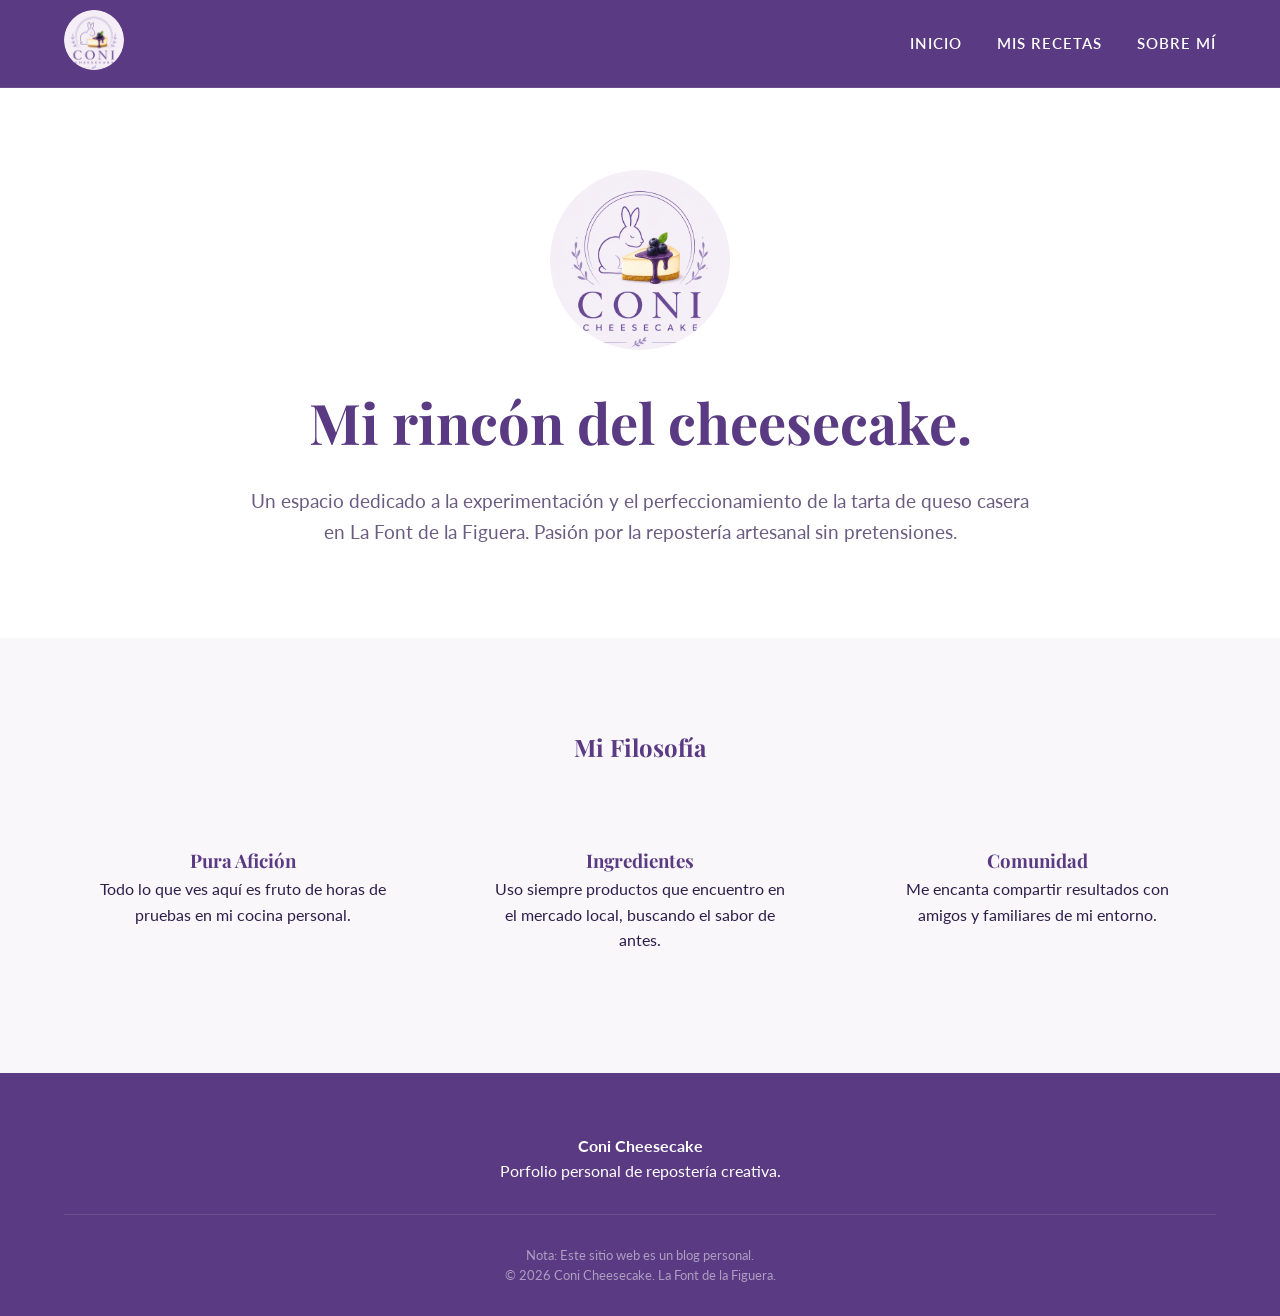
==== commit 3febcae8: "Fix HTML formatting and ensure proper structure" ====
--- a/index.html
+++ b/index.html
@@ -57,7 +57,7 @@
             <h4>Coni Cheesecake</h4>
             <p>Porfolio personal de repostería creativa.</p>
             <div class="footer-divider">
-                <p>Nota: Este sitio web es un blog personal sin fines comerciales ni lucrativos. No se realizan ventas ni servicios al público.</p>
+                <p>Nota: Este sitio web es un blog personal.</p>
                 <p>&copy; 2026 Coni Cheesecake. La Font de la Figuera.</p>
             </div>
         </div>
@@ -66,4 +66,4 @@
         function toggleMenu() { document.getElementById('nav-links').classList.toggle('open'); }
     </script>
 </body>
-</html>+</html>
